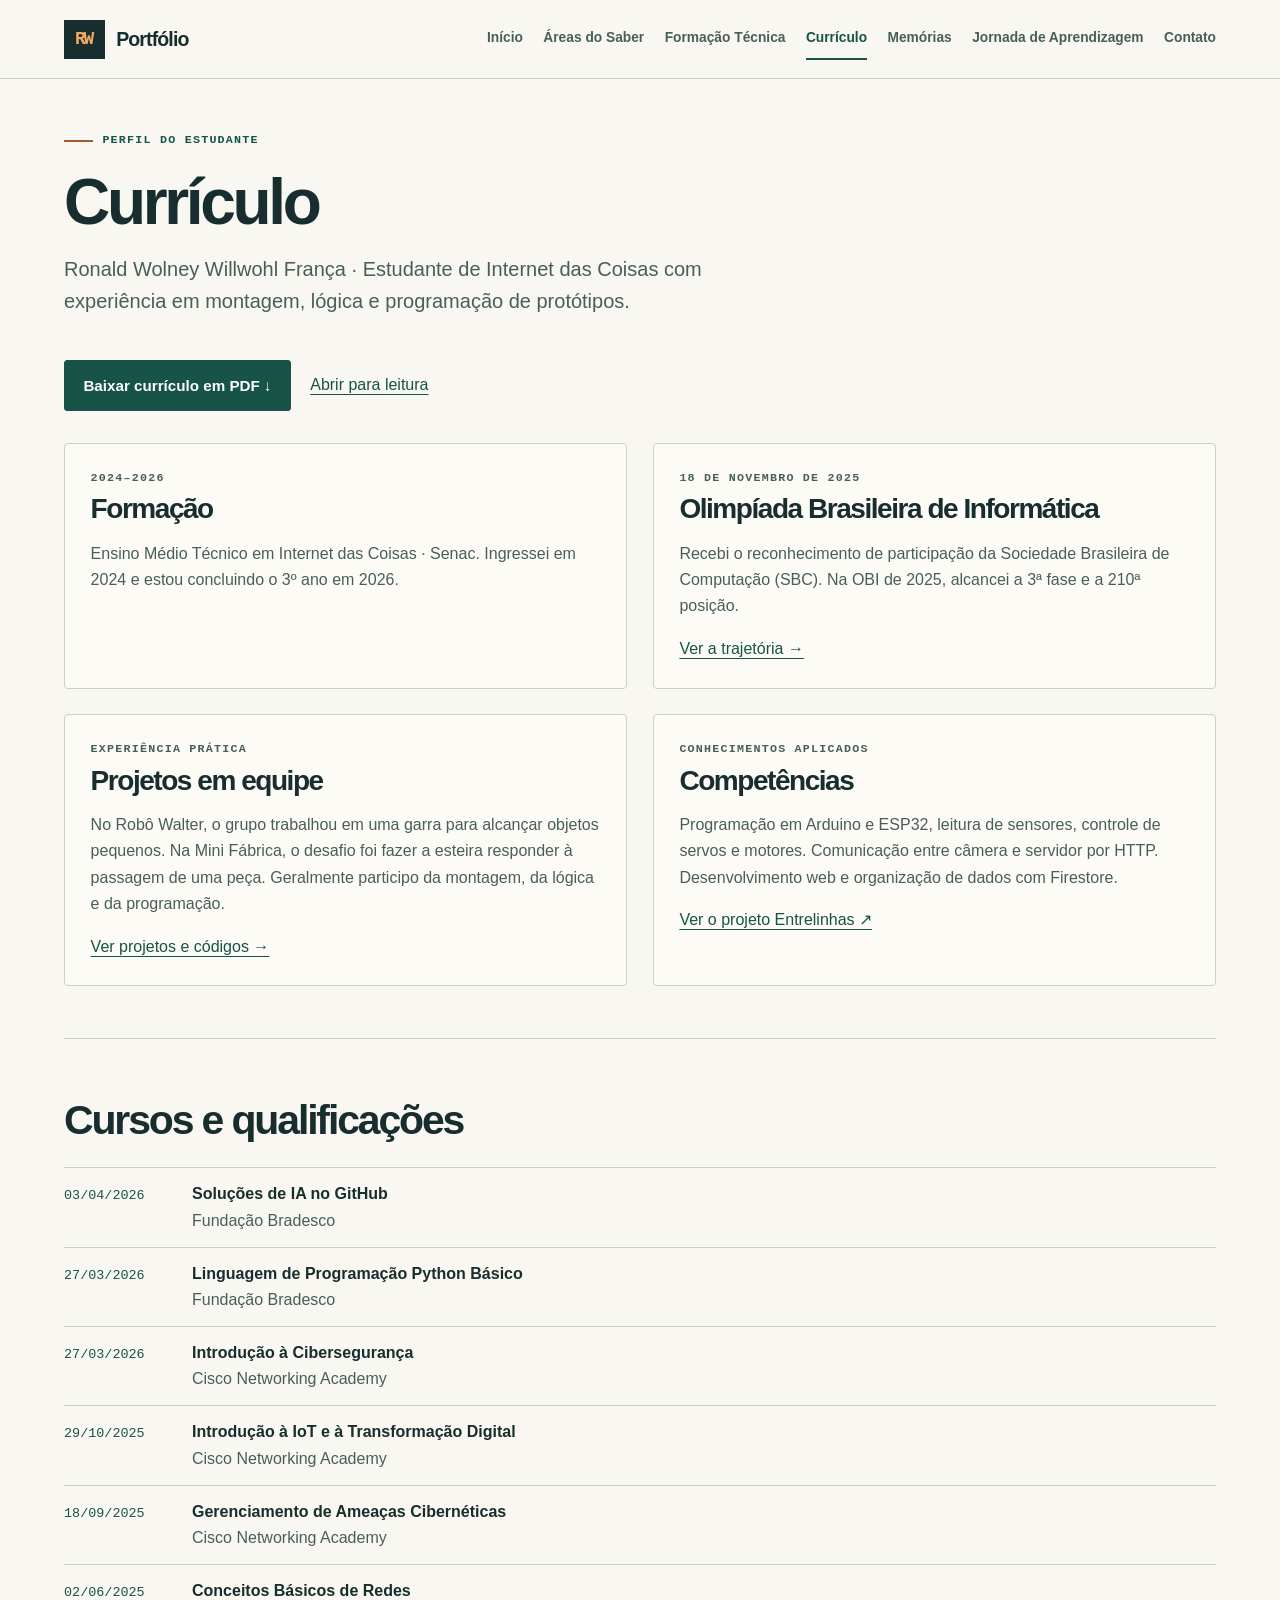
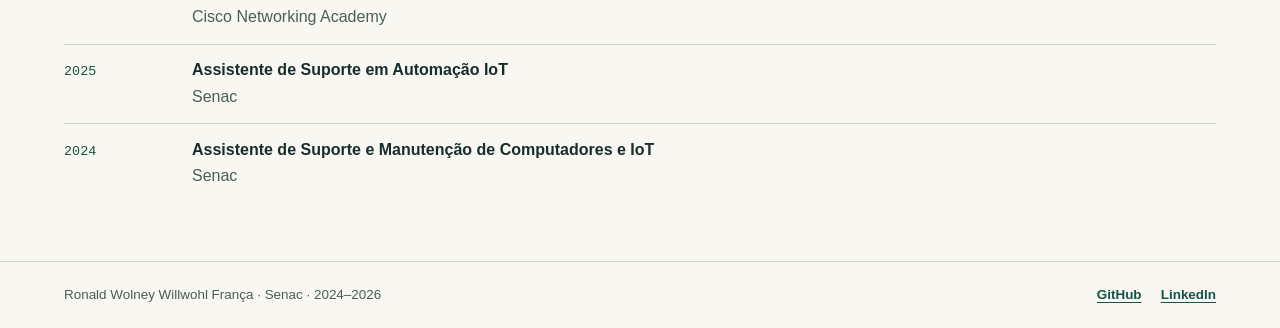
==== curriculo.html @ ac94d13c "Inclui as sete páginas, os projetos de IoT e o currículo do portfólio" ====
<!doctype html>
<html lang="pt-BR">
  <head>
    <meta charset="utf-8">
    <meta name="viewport" content="width=device-width, initial-scale=1">
    <meta name="description" content="Currículo no portfólio de Ronald Wolney Willwohl França, estudante de Internet das Coisas no Senac.">
    <title>Currículo | Ronald Wolney Willwohl França</title>
    <link rel="stylesheet" href="css/estilo.css">
  </head>
  <body>
    <a class="skip" href="#principal">Pular para o conteúdo</a>
    <!-- O menu é HTML comum. aria-current indica a página aberta para leitores de tela. -->
    <header>
      <div class="barra wrap">
        <a class="marca" href="index.html" aria-label="Portfólio de Ronald, início">
          <b aria-hidden="true">RW</b> Portfólio</a>
        <nav aria-label="Navegação principal">
          <a href="index.html">Início</a>
          <a href="areas-do-saber.html">Áreas do Saber</a>
          <a href="formacao-tecnica.html">Formação Técnica</a>
          <a href="curriculo.html" aria-current="page">Currículo</a>
          <a href="memorias.html">Memórias</a>
          <a href="jornada.html">Jornada de Aprendizagem</a>
          <a href="contato.html">Contato</a>
        </nav>
      </div>
    </header>
    <!-- As páginas ficam no mesmo nível. Caminhos relativos também funcionam depois de extrair o ZIP. -->
    <main id="principal" class="wrap">
      <div class="intro">
        <p class="micro">Perfil do estudante</p>
        <h1>Currículo</h1>
        <p class="lead">Ronald Wolney Willwohl França · Estudante de Internet das Coisas com experiência em montagem, lógica e programação de protótipos.</p>
      </div>
      <div class="links antes">
        <a class="botao" href="documentos/curriculo-ronald-franca.pdf" download>Baixar currículo em PDF ↓</a>
        <a href="documentos/curriculo-ronald-franca.pdf">Abrir para leitura</a>
      </div>
      <section class="duas conteudo" aria-label="Formação e trajetória">
        <article class="bloco">
          <p class="micro">2024–2026</p>
          <h2>Formação</h2>
          <p>Ensino Médio Técnico em Internet das Coisas · Senac. Ingressei em 2024 e estou concluindo o 3º ano em 2026.</p>
        </article>
        <article class="bloco">
          <p class="micro">18 de novembro de 2025</p>
          <h2>Olimpíada Brasileira de Informática</h2>
          <p>Recebi o reconhecimento de participação da Sociedade Brasileira de Computação (SBC). Na OBI de 2025, alcancei a 3ª fase e a 210ª posição.</p>
          <div class="links">
            <a href="jornada.html">Ver a trajetória →</a>
          </div>
        </article>
        <article class="bloco">
          <p class="micro">Experiência prática</p>
          <h2>Projetos em equipe</h2>
          <p>No Robô Walter, o grupo trabalhou em uma garra para alcançar objetos pequenos. Na Mini Fábrica, o desafio foi fazer a esteira responder à passagem de uma peça. Geralmente participo da montagem, da lógica e da programação.</p>
          <div class="links">
            <a href="formacao-tecnica.html">Ver projetos e códigos →</a>
          </div>
        </article>
        <article class="bloco">
          <p class="micro">Conhecimentos aplicados</p>
          <h2>Competências</h2>
          <p>Programação em Arduino e ESP32, leitura de sensores, controle de servos e motores. Comunicação entre câmera e servidor por HTTP. Desenvolvimento web e organização de dados com Firestore.</p>
          <div class="links">
            <a href="https://github.com/RonaldinDuCaus/entrelinhas-leituras">Ver o projeto Entrelinhas ↗</a>
          </div>
        </article>
      </section>
      <section class="secao">
        <div class="linha-topo">
          <h2>Cursos e qualificações</h2>
        </div>
        <ul class="historico">
          <li>
            <span class="data">03/04/2026</span>
            <div>
              <strong>Soluções de IA no GitHub</strong>
              <br>Fundação Bradesco</div>
          </li>
          <li>
            <span class="data">27/03/2026</span>
            <div>
              <strong>Linguagem de Programação Python Básico</strong>
              <br>Fundação Bradesco</div>
          </li>
          <li>
            <span class="data">27/03/2026</span>
            <div>
              <strong>Introdução à Cibersegurança</strong>
              <br>Cisco Networking Academy</div>
          </li>
          <li>
            <span class="data">29/10/2025</span>
            <div>
              <strong>Introdução à IoT e à Transformação Digital</strong>
              <br>Cisco Networking Academy</div>
          </li>
          <li>
            <span class="data">18/09/2025</span>
            <div>
              <strong>Gerenciamento de Ameaças Cibernéticas</strong>
              <br>Cisco Networking Academy</div>
          </li>
          <li>
            <span class="data">02/06/2025</span>
            <div>
              <strong>Conceitos Básicos de Redes</strong>
              <br>Cisco Networking Academy</div>
          </li>
          <li>
            <span class="data">2025</span>
            <div>
              <strong>Assistente de Suporte em Automação IoT</strong>
              <br>Senac</div>
          </li>
          <li>
            <span class="data">2024</span>
            <div>
              <strong>Assistente de Suporte e Manutenção de Computadores e IoT</strong>
              <br>Senac</div>
          </li>
        </ul>
      </section>
    </main>
    <footer>
      <div class="rodape wrap">
        <span>Ronald Wolney Willwohl França · Senac · 2024–2026</span>
        <div class="links">
          <a href="https://github.com/RonaldinDuCaus">GitHub</a>
          <a href="https://www.linkedin.com/in/ronald-wolney-willwohl-fran%C3%A7a-411b18274/">LinkedIn</a>
        </div>
      </div>
    </footer>
  </body>
</html>
---- css/estilo.css ----
/* Cores e medidas compartilhadas mantêm as sete páginas com a mesma identidade. */
:root {
  --papel: #f8f7f1;
  --tinta: #182d2d;
  --suave: #495e59;
  --linha: #cbd1c6;
  --verde: #175347;
  --ambar: #f3aa62;
  --mono: "IBM Plex Mono", Consolas, "Liberation Mono", monospace;
  --texto: "DM Sans", "Segoe UI", Arial, sans-serif;
}
* { box-sizing: border-box; }
html { scroll-behavior: smooth; scroll-padding-top: 1.5rem; }
body { margin: 0; background: var(--papel); color: var(--tinta); font: 1rem/1.65 var(--texto); }
a { color: var(--verde); text-underline-offset: .23em; }
a:hover { text-decoration-thickness: 2px; }
a:focus-visible, summary:focus-visible, video:focus-visible { outline: 3px solid #af591c; outline-offset: 4px; }
img, video { display: block; width: 100%; height: auto; }
figure, h1, h2, h3, p { margin: 0; }
h1, h2, h3 { line-height: 1.08; letter-spacing: -.052em; }
h1 { font-size: clamp(3rem, 6vw, 6.3rem); font-weight: 650; }
h2 { font-size: clamp(1.95rem, 3.2vw, 3.1rem); font-weight: 630; }
h3 { font-size: 1.43rem; letter-spacing: -.036em; }
p + p { margin-top: .8rem; }
.wrap { width: min(1340px, 90%); margin-inline: auto; }
.skip { position: absolute; left: 1rem; top: -6rem; z-index: 3; background: white; padding: .6rem; }
.skip:focus { top: .5rem; }
header { border-bottom: 1px solid var(--linha); }
.barra, nav, .marca, .links, .rodape, .linha-topo { display: flex; align-items: center; }
.barra { justify-content: space-between; gap: 1.3rem; min-height: 78px; }
.marca { color: var(--tinta); text-decoration: none; gap: .7rem; font-weight: 680; letter-spacing: -.045em; font-size: 1.22rem; white-space: nowrap; }
.marca b { display: grid; place-items: center; width: 41px; height: 39px; background: var(--tinta); color: var(--ambar); font: bold 1.12rem var(--mono); letter-spacing: -.13em; padding-right: 2px; }
nav { flex-wrap: wrap; column-gap: clamp(.7rem, 1.6vw, 1.8rem); }
nav a { padding: .55rem 0; font-size: .86rem; font-weight: 550; color: var(--suave); text-decoration: none; border-bottom: 2px solid transparent; }
nav a[aria-current="page"], nav a:hover { color: var(--verde); border-bottom-color: var(--verde); }
.micro { font: 650 .73rem/1.5 var(--mono); text-transform: uppercase; letter-spacing: .105em; color: var(--verde); }
.hero { display: grid; grid-template-columns: 1fr 1.12fr; align-items: center; gap: 5%; padding-block: clamp(2.8rem, 5vw, 5.4rem); }
.hero .micro, .intro .micro { display:flex; gap:.6rem; align-items:center; margin-bottom: 1.15rem; }
.hero .micro::before, .intro .micro::before { content:""; width: 1.8rem; height: 2px; background: #a05c2c; }
.hero h1 { font-size: clamp(3rem,5.25vw,5.6rem); }
.hero h1 span { display:block; color: var(--verde); }
.lead { color: var(--suave); font-size: clamp(1.05rem, 1.6vw, 1.25rem); max-width: 64ch; line-height: 1.6; }
.hero .lead { margin: 1.4rem 0 1.85rem; max-width: 42ch; }
.links { flex-wrap: wrap; gap: .75rem 1.2rem; }
.botao, .texto-link { display: inline-flex; align-items: center; justify-content: center; gap: .6rem; font-size: .95rem; font-weight: 650; }
.botao { background: var(--verde); padding: .75rem 1.15rem; color: #fff; text-decoration: none; border: 1px solid var(--verde); border-radius: 3px; }
.botao:hover { background: #0c3d35; }
.texto-link { padding-block: .4rem; }
.prancha { background: #132829; border: 1px solid #354b48; color: #f4f5e7; overflow: hidden; border-radius: 4px; }
.prancha figcaption { border-top:1px solid #425952; display:flex; justify-content:space-between; align-items:center; gap:1rem; padding: .75rem 1rem; font: .72rem/1.4 var(--mono); }
.prancha figcaption span:first-child { color: #fac28a; }
.secao { padding-block: clamp(2.8rem, 4.6vw, 5rem); border-top: 1px solid var(--linha); }
.linha-topo { justify-content: space-between; gap: 1rem; margin-bottom: 1.6rem; align-items: end; }
.grade { display: grid; gap: 1.4rem; grid-template-columns: repeat(3, minmax(0, 1fr)); }
.card { overflow:hidden; display:block; color:var(--tinta); text-decoration:none; border:1px solid var(--linha); background:#fcfbf6; border-radius:4px; transition: border-color .18s, transform .18s; }
.card:hover { border-color:var(--verde); transform:translateY(-3px); }
.card img { height: clamp(135px,13vw,200px); object-fit: cover; }
.card .corpo { padding:1.2rem 1.35rem 1.45rem; }
.card h3 { display:flex; justify-content:space-between; gap:.4rem; margin:.45rem 0 .7rem; }
.card h3 span { color:var(--verde); font-size:1.15rem; }
.card p, .bloco p, .ficha p, .passo p, .registro p { color:var(--suave); }
.intro { padding-block:3.3rem 2.7rem; }
.intro h1 { margin:.4rem 0 1rem; font-size:clamp(2.8rem,5vw,5rem); }
.atalhos { display:flex; flex-wrap:wrap; gap:.7rem 1.4rem; border-block:1px solid var(--linha); padding-block:.9rem; }
.atalhos a { font-size:.94rem; font-weight:600; }
.projeto { padding-block:3rem; border-bottom:1px solid var(--linha); }
.projeto:last-child { border:0; }
.ficha { display:grid; grid-template-columns:1.05fr 1fr; gap:5%; align-items:start; }
.projeto h2,.bloco h2,.registro h2,.passo h2 { margin:.45rem 0 1rem; }
.ficha figure img,.registro img,video,.foto { border:1px solid var(--linha); border-radius:4px; }
figcaption { font-size:.84rem; color:var(--suave); padding-top:.55rem; }
.prancha figcaption { color:#f1f4e9; }
dl { margin:1.2rem 0; }
dt { font-weight:700; margin-top:.85rem; }
dd { margin:0; color:var(--suave); }
details { border-top:1px solid var(--linha); padding:.8rem 0; margin:.6rem 0; }
summary { color:var(--verde); cursor:pointer; font-weight:650; }
details p { margin:.65rem 0; }
pre { background:#142a29; color:#e3eedc; padding:1.15rem; overflow-x:auto; border-radius:3px; font:.85rem/1.6 var(--mono); }
.duas { display:grid; grid-template-columns:repeat(2,minmax(0,1fr)); gap:1.6rem; }
.bloco, .registro { padding:1.6rem; border:1px solid var(--linha); border-radius:4px; background:#fcfbf6; }
.bloco h2,.registro h2 { font-size:1.75rem; }
.bloco ul { padding-left:1.2rem; margin-bottom:0; }
.bloco .links,.registro .links { margin-top:1rem; }
.conteudo { padding-bottom:3.2rem; }
.registro img { height:230px; object-fit:cover; }
.registro .painel { object-fit:contain; background:#e9ede6; }
.registro .micro { margin-top:1.2rem; }
.passo { display:grid; grid-template-columns:150px 1fr; gap:2rem; padding:1.7rem 0; border-top:1px solid var(--linha); }
.passo h2 { font-size:1.6rem; margin-top:0; }
.passo p { max-width:74ch; }
.passo .micro { border-left:3px solid #c27a41; padding-left:.7rem; align-self:start; }
footer { border-top:1px solid var(--linha); padding:1.35rem 0; }
.rodape { justify-content:space-between; gap:1rem; font-size:.84rem; color:var(--suave); flex-wrap:wrap; }
.rodape a { font-weight:650; }
@media(max-width:1050px) {
 .barra { align-items:flex-start; flex-direction:column; gap:.3rem; padding:.8rem 0 .4rem; }
 nav { gap:0 1.2rem; }
}
@media(max-width:760px) {
 /* Uma coluna preserva a ordem de leitura do HTML nas telas estreitas. */
 .hero,.ficha,.duas,.grade { grid-template-columns:1fr; }
 .hero,.ficha { gap:1.65rem; } .wrap { width:90%; }
 .hero h1 { font-size:clamp(3rem,9vw,4.6rem); }
 .linha-topo { align-items:flex-start; flex-direction:column; }
 .card img { height:auto; aspect-ratio: 2.4; }
 .passo { grid-template-columns:1fr; gap:.7rem; }
 nav { column-gap:1rem; } nav a { padding:.33rem 0; }
 .bloco,.registro { padding:1.15rem; }
 .hero { padding-block:2.4rem; }
}
@media(prefers-reduced-motion:reduce) { html { scroll-behavior:auto; } .card { transition:none; } .card:hover { transform:none; } }
/* Datas, títulos e instituições continuam juntos quando a lista de cursos muda de largura. */
.antes { margin-bottom: 2rem; }
.historico { margin: 0; padding: 0; list-style: none; }
.historico li { display: flex; align-items: baseline; gap: 1.5rem; border-top: 1px solid var(--linha); padding: .8rem 0; color: var(--suave); }
.historico strong { color: var(--tinta); }
.data { min-width: 6.5rem; color: var(--verde); font: .84rem var(--mono); }
.hero > *, .ficha > *, .duas > * { min-width: 0; }
@media(max-width:430px) { .historico li { display: grid; gap: .2rem; } }
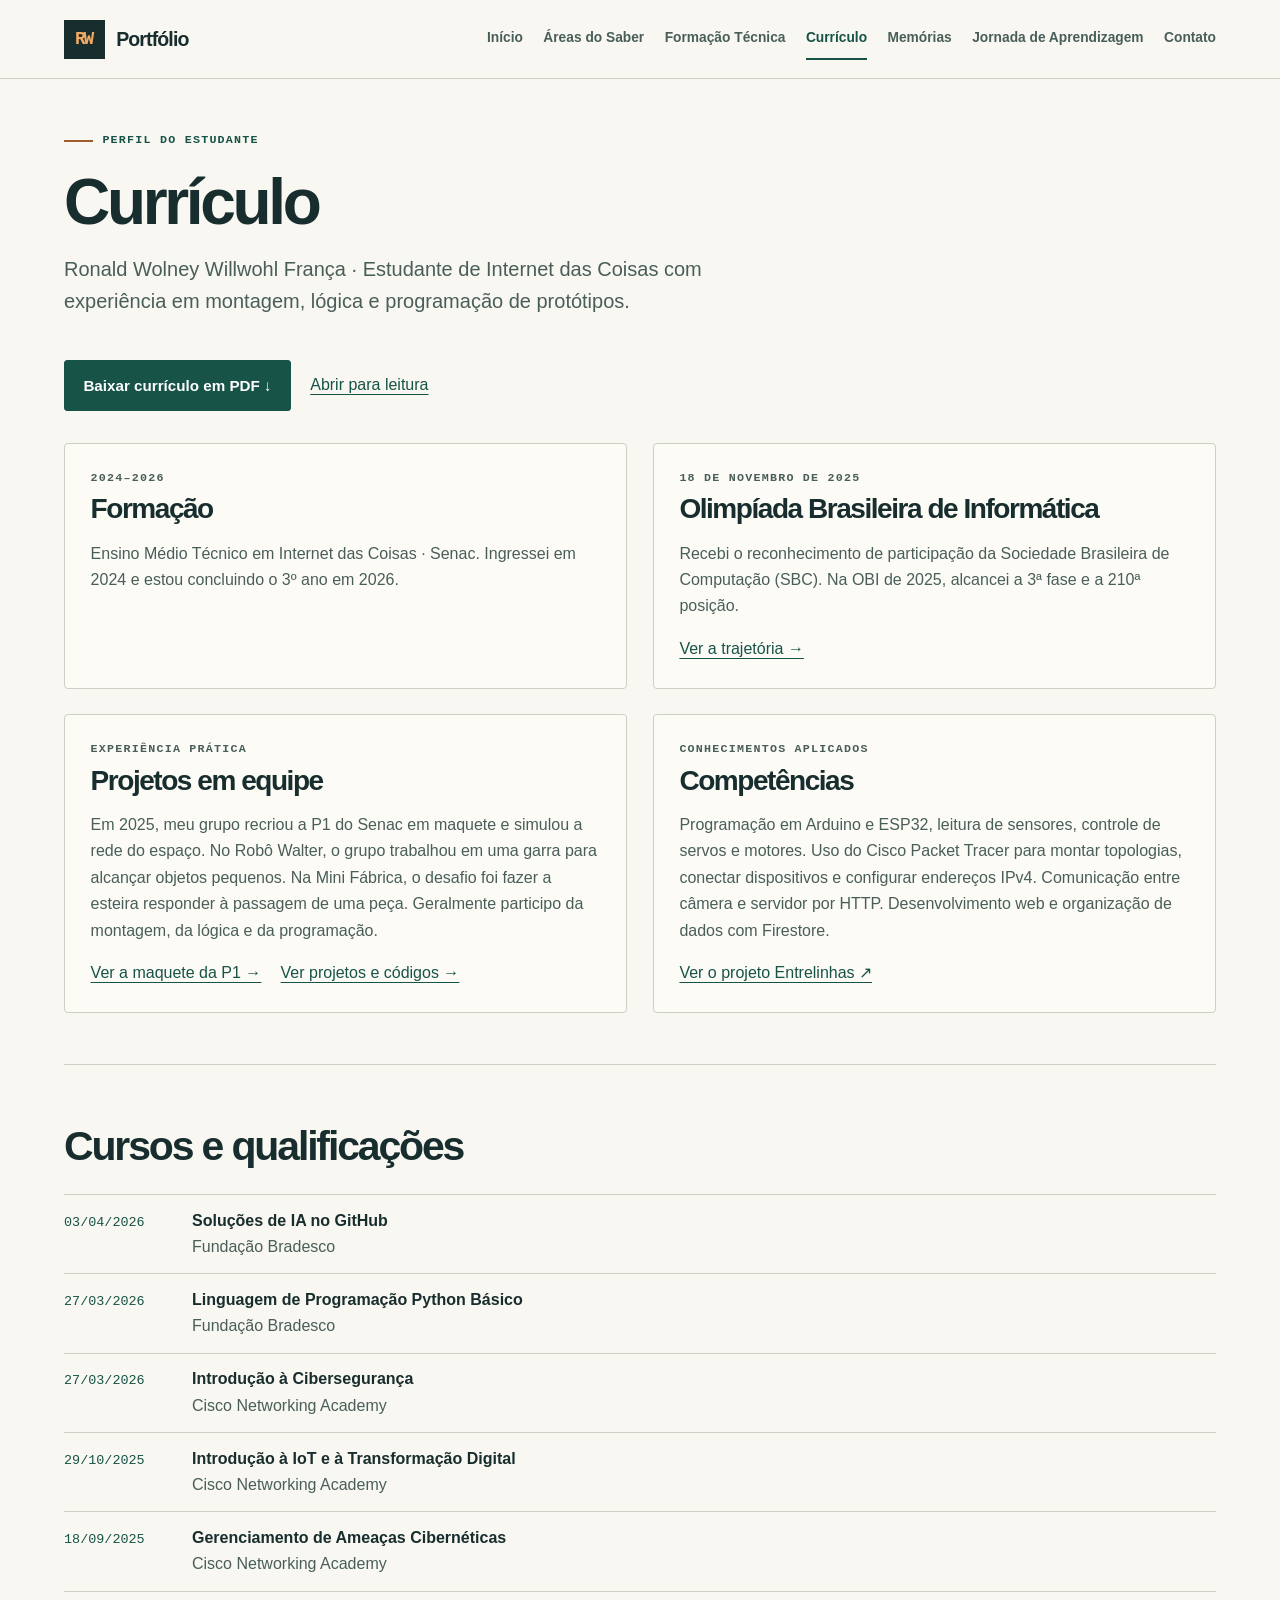
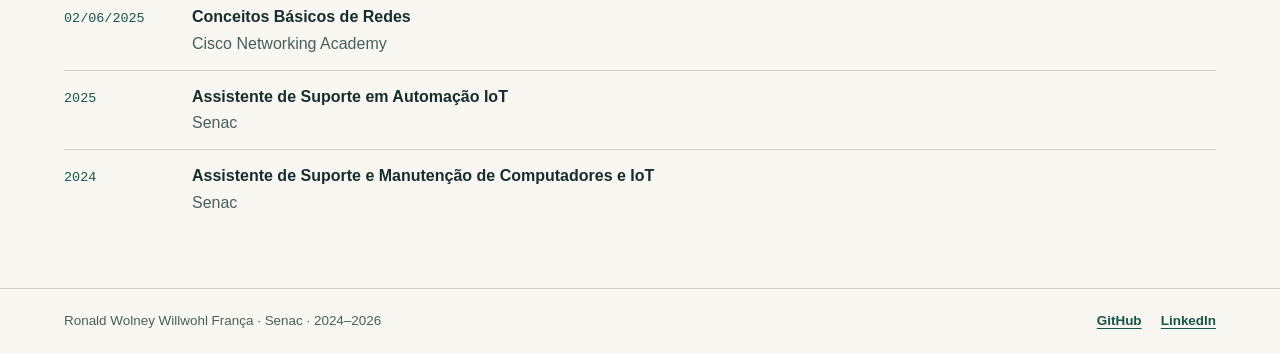
==== commit d2f3847c: "Detalha a maquete da Praça de Alimentação 1 e a prática com Cisco Packet Tracer" ====
--- a/curriculo.html
+++ b/curriculo.html
@@ -53,15 +53,16 @@
         <article class="bloco">
           <p class="micro">Experiência prática</p>
           <h2>Projetos em equipe</h2>
-          <p>No Robô Walter, o grupo trabalhou em uma garra para alcançar objetos pequenos. Na Mini Fábrica, o desafio foi fazer a esteira responder à passagem de uma peça. Geralmente participo da montagem, da lógica e da programação.</p>
+          <p>Em 2025, meu grupo recriou a P1 do Senac em maquete e simulou a rede do espaço. No Robô Walter, o grupo trabalhou em uma garra para alcançar objetos pequenos. Na Mini Fábrica, o desafio foi fazer a esteira responder à passagem de uma peça. Geralmente participo da montagem, da lógica e da programação.</p>
           <div class="links">
+            <a href="formacao-tecnica.html#maquete">Ver a maquete da P1 →</a>
             <a href="formacao-tecnica.html">Ver projetos e códigos →</a>
           </div>
         </article>
         <article class="bloco">
           <p class="micro">Conhecimentos aplicados</p>
           <h2>Competências</h2>
-          <p>Programação em Arduino e ESP32, leitura de sensores, controle de servos e motores. Comunicação entre câmera e servidor por HTTP. Desenvolvimento web e organização de dados com Firestore.</p>
+          <p>Programação em Arduino e ESP32, leitura de sensores, controle de servos e motores. Uso do Cisco Packet Tracer para montar topologias, conectar dispositivos e configurar endereços IPv4. Comunicação entre câmera e servidor por HTTP. Desenvolvimento web e organização de dados com Firestore.</p>
           <div class="links">
             <a href="https://github.com/RonaldinDuCaus/entrelinhas-leituras">Ver o projeto Entrelinhas ↗</a>
           </div>
